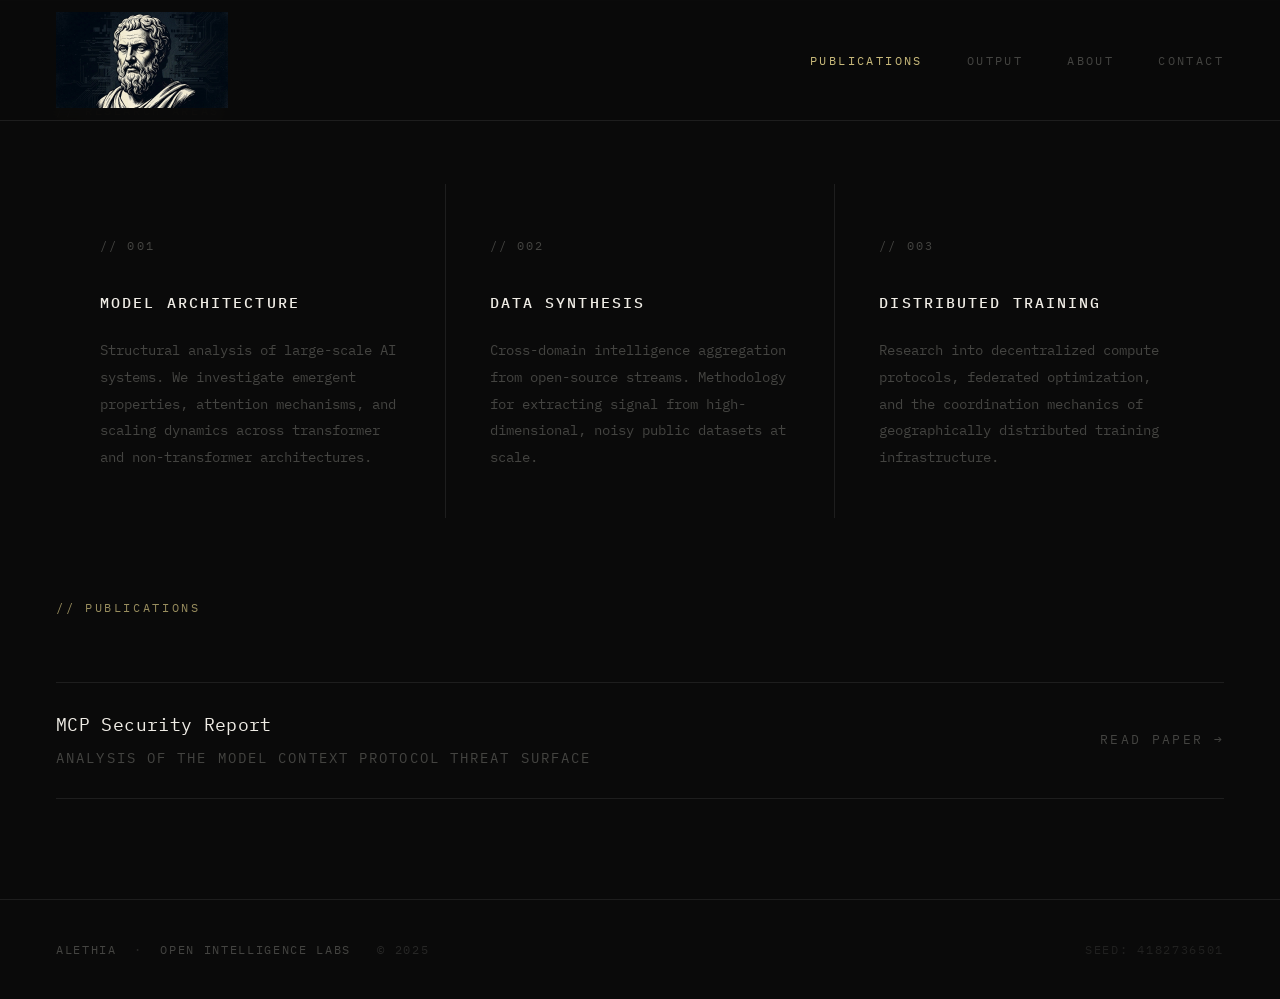
==== publications.html @ 8fb6a382 "feat: add publications page with MCP security report Move research content to standalone publication" ====
<!DOCTYPE html>
<html lang="en">
<head>
    <meta charset="UTF-8">
    <meta name="viewport" content="width=device-width, initial-scale=1.0">
    <title>Publications — Alethia</title>
    <meta name="description" content="Independent open intelligence research. Model architecture · Data synthesis · Distributed training.">
    <link rel="preconnect" href="https://fonts.googleapis.com">
    <link rel="preconnect" href="https://fonts.gstatic.com" crossorigin>
    <link href="https://fonts.googleapis.com/css2?family=IBM+Plex+Mono:ital,wght@0,400;0,500;0,600;1,400&display=swap" rel="stylesheet">
    <style>
        *, *::before, *::after { box-sizing: border-box; margin: 0; padding: 0; }

        :root {
            --void:     #0a0a0a;
            --gold:     #c8b97a;
            --parchment:#f0ede6;
            --surface:  #1e1e1e;
            --muted:    #444441;
            --mono: 'IBM Plex Mono', 'Fira Code', 'JetBrains Mono', monospace;
        }

        html { scroll-behavior: smooth; }

        body {
            background: var(--void);
            color: var(--parchment);
            font-family: var(--mono);
            font-size: 14px;
            font-weight: 400;
            line-height: 1.6;
            -webkit-font-smoothing: antialiased;
            -moz-osx-font-smoothing: grayscale;
        }

        nav {
            position: fixed;
            top: 0; left: 0; right: 0;
            z-index: 100;
            display: flex;
            align-items: center;
            justify-content: space-between;
            padding: 12px 56px;
            background: rgba(10,10,10,0.92);
            border-bottom: 1px solid var(--surface);
            backdrop-filter: blur(8px);
        }

        .nav-brand {
            display: flex;
            align-items: center;
            text-decoration: none;
        }

        .nav-brand img {
            height: 96px;
            width: auto;
            display: block;
        }

        .nav-links {
            display: flex;
            gap: 44px;
            list-style: none;
        }

        .nav-links a {
            font-size: 12px;
            letter-spacing: 0.2em;
            color: var(--muted);
            text-decoration: none;
            text-transform: uppercase;
            transition: color 0.18s;
        }

        .nav-links a:hover { color: var(--parchment); }
        .nav-links a.active { color: var(--gold); }

        .section {
            padding: 100px 56px;
            border-top: 1px solid var(--surface);
        }

        .section-label {
            font-size: 12px;
            letter-spacing: 0.22em;
            color: var(--gold);
            text-transform: uppercase;
            margin-bottom: 64px;
            opacity: 0.75;
        }

        .pillars-grid {
            display: grid;
            grid-template-columns: repeat(3, 1fr);
            background: var(--surface);
            gap: 1px;
        }

        .pillar {
            background: var(--void);
            padding: 52px 44px 48px;
            transition: background 0.18s;
        }

        .pillar:hover { background: #0e0e0e; }

        .pillar-index {
            font-size: 12px;
            letter-spacing: 0.18em;
            color: var(--muted);
            margin-bottom: 36px;
        }

        .pillar-title {
            font-size: 15px;
            font-weight: 500;
            letter-spacing: 0.14em;
            color: var(--parchment);
            text-transform: uppercase;
            margin-bottom: 22px;
        }

        .pillar-desc {
            font-size: 14px;
            color: var(--muted);
            line-height: 1.9;
        }

        footer {
            padding: 40px 56px;
            border-top: 1px solid var(--surface);
            display: flex;
            align-items: center;
            justify-content: space-between;
        }

        .footer-left {
            font-size: 12px;
            letter-spacing: 0.14em;
            color: var(--muted);
        }

        .footer-left span {
            color: rgba(68,68,65,0.5);
        }

        .footer-right {
            font-size: 12px;
            letter-spacing: 0.14em;
            color: rgba(68,68,65,0.4);
        }

        @media (max-width: 900px) {
            nav { padding: 18px 28px; }
            .nav-links { display: none; }
            .section { padding: 72px 28px; }
            .pillars-grid { grid-template-columns: 1fr; }
            footer { padding: 32px 28px; flex-direction: column; gap: 16px; text-align: center; }
        }
    </style>
</head>
<body>

<nav>
    <a href="index.html" class="nav-brand">
        <img src="Logo.jpeg" alt="Alethia — Open Intelligence Labs">
    </a>
    <ul class="nav-links">
        <li><a href="publications.html" class="active">Publications</a></li>
        <li><a href="index.html#output">Output</a></li>
        <li><a href="index.html#about">About</a></li>
        <li><a href="index.html#contact">Contact</a></li>
    </ul>
</nav>

<!-- ── RESEARCH PILLARS ─────────────────────────────────────────────── -->
<section class="section" id="research">
    <div class="section-label">// Research Areas</div>
    <div class="pillars-grid">
        <div class="pillar">
            <div class="pillar-index">// 001</div>
            <div class="pillar-title">Model Architecture</div>
            <p class="pillar-desc">Structural analysis of large-scale AI systems. We investigate emergent properties, attention mechanisms, and scaling dynamics across transformer and non-transformer architectures.</p>
        </div>
        <div class="pillar">
            <div class="pillar-index">// 002</div>
            <div class="pillar-title">Data Synthesis</div>
            <p class="pillar-desc">Cross-domain intelligence aggregation from open-source streams. Methodology for extracting signal from high-dimensional, noisy public datasets at scale.</p>
        </div>
        <div class="pillar">
            <div class="pillar-index">// 003</div>
            <div class="pillar-title">Distributed Training</div>
            <p class="pillar-desc">Research into decentralized compute protocols, federated optimization, and the coordination mechanics of geographically distributed training infrastructure.</p>
        </div>
    </div>

    <!-- ── PUBLICATIONS ─────────────────────────────────────────── -->
    <div style="margin-top:80px">
        <div class="section-label">// Publications</div>
        <div style="border-top:1px solid var(--surface)">
            <a href="papers/aletheia-mcp-security-report.pdf" target="_blank" rel="noopener"
               style="display:flex; align-items:center; justify-content:space-between; padding:28px 0; border-bottom:1px solid var(--surface); text-decoration:none; color:var(--parchment); transition:color 0.18s"
               onmouseenter="this.style.color='var(--gold)'" onmouseleave="this.style.color='var(--parchment)'">
                <div>
                    <div style="font-size:18px; letter-spacing:0.02em; margin-bottom:8px">MCP Security Report</div>
                    <div style="font-size:14px; letter-spacing:0.15em; color:var(--muted); text-transform:uppercase">Analysis of the Model Context Protocol threat surface</div>
                </div>
                <span style="font-size:13px; letter-spacing:0.18em; text-transform:uppercase; color:var(--muted); transition:color 0.18s, transform 0.18s; white-space:nowrap; display:flex; align-items:center; gap:8px"
                      onmouseenter="this.style.color='var(--gold)'; this.style.transform='translateX(4px)'" onmouseleave="this.style.color='var(--muted)'; this.style.transform='translateX(0)'">
                    Read Paper →
                </span>
            </a>
        </div>
    </div>
</section>

<footer>
    <div class="footer-left">
        ALETHIA &nbsp;<span>·</span>&nbsp; OPEN INTELLIGENCE LABS
        &nbsp;&nbsp;<span>© 2025</span>
    </div>
    <div class="footer-right">SEED: 4182736501</div>
</footer>

</body>
</html>
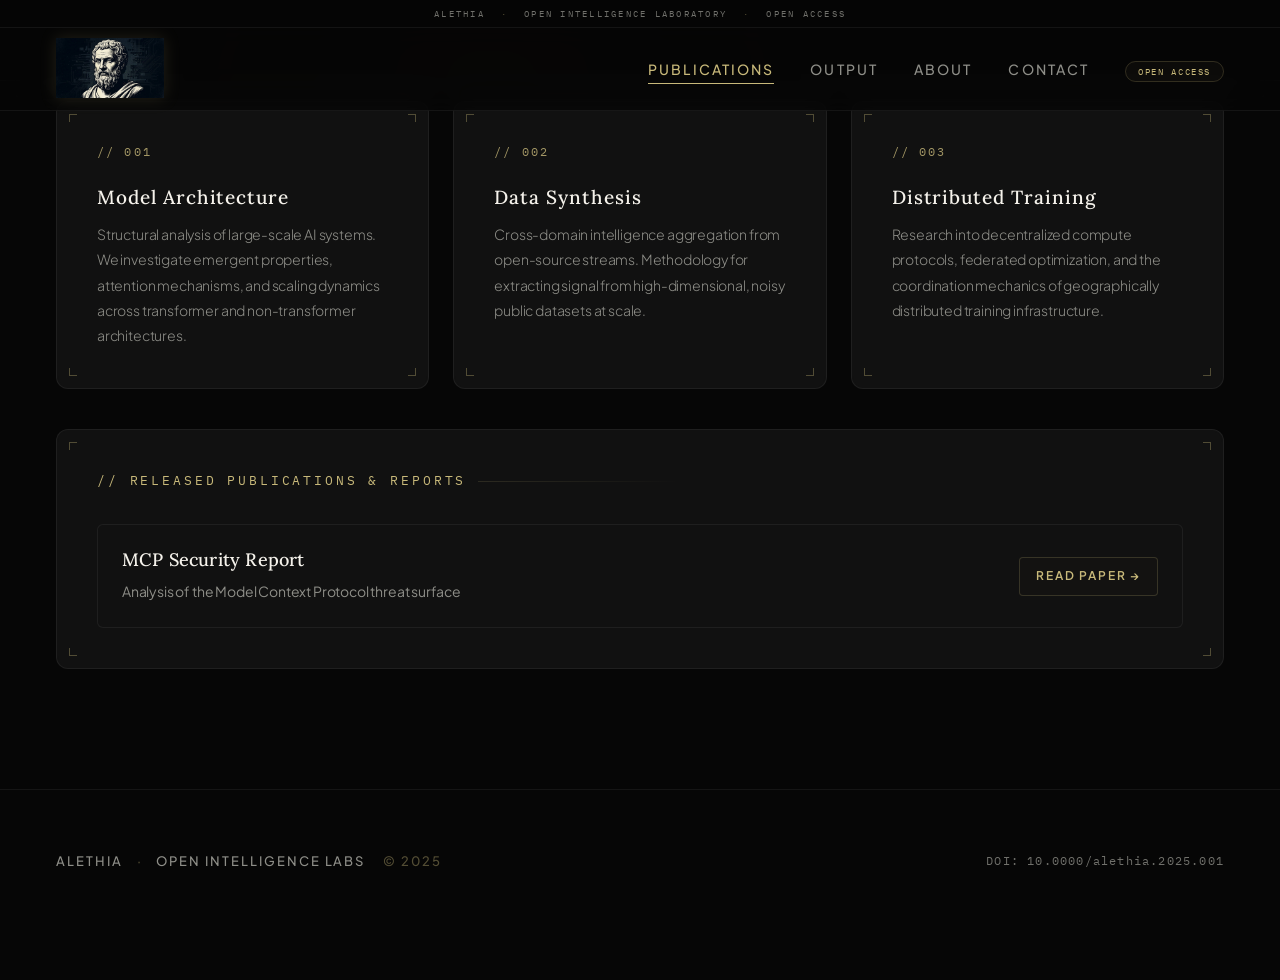
==== commit b78bd6f3: "design: overhaul landing and publication layout with bento grid, alchemical visuals, and enhanced ty" ====
--- a/publications.html
+++ b/publications.html
@@ -5,163 +5,23 @@
     <meta name="viewport" content="width=device-width, initial-scale=1.0">
     <title>Publications — Alethia</title>
     <meta name="description" content="Independent open intelligence research. Model architecture · Data synthesis · Distributed training.">
-    <link rel="preconnect" href="https://fonts.googleapis.com">
-    <link rel="preconnect" href="https://fonts.gstatic.com" crossorigin>
-    <link href="https://fonts.googleapis.com/css2?family=IBM+Plex+Mono:ital,wght@0,400;0,500;0,600;1,400&display=swap" rel="stylesheet">
-    <style>
-        *, *::before, *::after { box-sizing: border-box; margin: 0; padding: 0; }
-
-        :root {
-            --void:     #0a0a0a;
-            --gold:     #c8b97a;
-            --parchment:#f0ede6;
-            --surface:  #1e1e1e;
-            --muted:    #444441;
-            --mono: 'IBM Plex Mono', 'Fira Code', 'JetBrains Mono', monospace;
-        }
-
-        html { scroll-behavior: smooth; }
-
-        body {
-            background: var(--void);
-            color: var(--parchment);
-            font-family: var(--mono);
-            font-size: 14px;
-            font-weight: 400;
-            line-height: 1.6;
-            -webkit-font-smoothing: antialiased;
-            -moz-osx-font-smoothing: grayscale;
-        }
-
-        nav {
-            position: fixed;
-            top: 0; left: 0; right: 0;
-            z-index: 100;
-            display: flex;
-            align-items: center;
-            justify-content: space-between;
-            padding: 12px 56px;
-            background: rgba(10,10,10,0.92);
-            border-bottom: 1px solid var(--surface);
-            backdrop-filter: blur(8px);
-        }
-
-        .nav-brand {
-            display: flex;
-            align-items: center;
-            text-decoration: none;
-        }
-
-        .nav-brand img {
-            height: 96px;
-            width: auto;
-            display: block;
-        }
-
-        .nav-links {
-            display: flex;
-            gap: 44px;
-            list-style: none;
-        }
-
-        .nav-links a {
-            font-size: 12px;
-            letter-spacing: 0.2em;
-            color: var(--muted);
-            text-decoration: none;
-            text-transform: uppercase;
-            transition: color 0.18s;
-        }
-
-        .nav-links a:hover { color: var(--parchment); }
-        .nav-links a.active { color: var(--gold); }
-
-        .section {
-            padding: 100px 56px;
-            border-top: 1px solid var(--surface);
-        }
-
-        .section-label {
-            font-size: 12px;
-            letter-spacing: 0.22em;
-            color: var(--gold);
-            text-transform: uppercase;
-            margin-bottom: 64px;
-            opacity: 0.75;
-        }
-
-        .pillars-grid {
-            display: grid;
-            grid-template-columns: repeat(3, 1fr);
-            background: var(--surface);
-            gap: 1px;
-        }
-
-        .pillar {
-            background: var(--void);
-            padding: 52px 44px 48px;
-            transition: background 0.18s;
-        }
-
-        .pillar:hover { background: #0e0e0e; }
-
-        .pillar-index {
-            font-size: 12px;
-            letter-spacing: 0.18em;
-            color: var(--muted);
-            margin-bottom: 36px;
-        }
-
-        .pillar-title {
-            font-size: 15px;
-            font-weight: 500;
-            letter-spacing: 0.14em;
-            color: var(--parchment);
-            text-transform: uppercase;
-            margin-bottom: 22px;
-        }
-
-        .pillar-desc {
-            font-size: 14px;
-            color: var(--muted);
-            line-height: 1.9;
-        }
-
-        footer {
-            padding: 40px 56px;
-            border-top: 1px solid var(--surface);
-            display: flex;
-            align-items: center;
-            justify-content: space-between;
-        }
-
-        .footer-left {
-            font-size: 12px;
-            letter-spacing: 0.14em;
-            color: var(--muted);
-        }
-
-        .footer-left span {
-            color: rgba(68,68,65,0.5);
-        }
-
-        .footer-right {
-            font-size: 12px;
-            letter-spacing: 0.14em;
-            color: rgba(68,68,65,0.4);
-        }
-
-        @media (max-width: 900px) {
-            nav { padding: 18px 28px; }
-            .nav-links { display: none; }
-            .section { padding: 72px 28px; }
-            .pillars-grid { grid-template-columns: 1fr; }
-            footer { padding: 32px 28px; flex-direction: column; gap: 16px; text-align: center; }
-        }
-    </style>
+    <link rel="stylesheet" href="style.css">
 </head>
 <body>
 
+<!-- ── SITE-WIDE BACKGROUND DUST CANVASES ── -->
+<canvas id="bg-dust" style="position: fixed; inset: 0; pointer-events: none; z-index: -1; width: 100vw; height: 100vh;"></canvas>
+
+<!-- ── AMBIENT BACKGROUND GLOWS ── -->
+<div class="ambient-glow glow-1"></div>
+<div class="ambient-glow glow-2"></div>
+
+<!-- ── MASTHEAD ── -->
+<div class="masthead">
+    Alethia <span>·</span> Open Intelligence Laboratory <span>·</span> Open Access
+</div>
+
+<!-- ── NAV ── -->
 <nav>
     <a href="index.html" class="nav-brand">
         <img src="Logo.jpeg" alt="Alethia — Open Intelligence Labs">
@@ -171,57 +31,190 @@
         <li><a href="index.html#output">Output</a></li>
         <li><a href="index.html#about">About</a></li>
         <li><a href="index.html#contact">Contact</a></li>
+        <li><span class="open-access-badge">Open Access</span></li>
     </ul>
 </nav>
 
-<!-- ── RESEARCH PILLARS ─────────────────────────────────────────────── -->
-<section class="section" id="research">
-    <div class="section-label">// Research Areas</div>
-    <div class="pillars-grid">
-        <div class="pillar">
-            <div class="pillar-index">// 001</div>
-            <div class="pillar-title">Model Architecture</div>
-            <p class="pillar-desc">Structural analysis of large-scale AI systems. We investigate emergent properties, attention mechanisms, and scaling dynamics across transformer and non-transformer architectures.</p>
-        </div>
-        <div class="pillar">
-            <div class="pillar-index">// 002</div>
-            <div class="pillar-title">Data Synthesis</div>
-            <p class="pillar-desc">Cross-domain intelligence aggregation from open-source streams. Methodology for extracting signal from high-dimensional, noisy public datasets at scale.</p>
-        </div>
-        <div class="pillar">
-            <div class="pillar-index">// 003</div>
-            <div class="pillar-title">Distributed Training</div>
-            <p class="pillar-desc">Research into decentralized compute protocols, federated optimization, and the coordination mechanics of geographically distributed training infrastructure.</p>
-        </div>
+<!-- ── BENTO CONTENT CONTAINER ── -->
+<main class="section fade-in" id="research" style="margin-top: 80px; padding-top: 20px;">
+    <div class="bento-grid">
+        
+        <!-- PILLAR 1 (Span 4) -->
+        <div class="bento-card span-4">
+            <div class="tech-corner tl"></div><div class="tech-corner tr"></div>
+            <div class="tech-corner bl"></div><div class="tech-corner br"></div>
+            <div>
+                <div class="pillar-index" style="font-family: var(--font-mono); font-size: 12px; color: var(--gold); margin-bottom: 24px;">// 001</div>
+                <h3 class="pillar-title" style="font-size: 19px; font-weight: 500; margin-bottom: 12px;">Model Architecture</h3>
+                <p class="pillar-desc" style="font-size: 14px; font-weight: 300; color: var(--muted); line-height: 1.8;">Structural analysis of large-scale AI systems. We investigate emergent properties, attention mechanisms, and scaling dynamics across transformer and non-transformer architectures.</p>
+            </div>
+        </div>
+
+        <!-- PILLAR 2 (Span 4) -->
+        <div class="bento-card span-4">
+            <div class="tech-corner tl"></div><div class="tech-corner tr"></div>
+            <div class="tech-corner bl"></div><div class="tech-corner br"></div>
+            <div>
+                <div class="pillar-index" style="font-family: var(--font-mono); font-size: 12px; color: var(--gold); margin-bottom: 24px;">// 002</div>
+                <h3 class="pillar-title" style="font-size: 19px; font-weight: 500; margin-bottom: 12px;">Data Synthesis</h3>
+                <p class="pillar-desc" style="font-size: 14px; font-weight: 300; color: var(--muted); line-height: 1.8;">Cross-domain intelligence aggregation from open-source streams. Methodology for extracting signal from high-dimensional, noisy public datasets at scale.</p>
+            </div>
+        </div>
+
+        <!-- PILLAR 3 (Span 4) -->
+        <div class="bento-card span-4">
+            <div class="tech-corner tl"></div><div class="tech-corner tr"></div>
+            <div class="tech-corner bl"></div><div class="tech-corner br"></div>
+            <div>
+                <div class="pillar-index" style="font-family: var(--font-mono); font-size: 12px; color: var(--gold); margin-bottom: 24px;">// 003</div>
+                <h3 class="pillar-title" style="font-size: 19px; font-weight: 500; margin-bottom: 12px;">Distributed Training</h3>
+                <p class="pillar-desc" style="font-size: 14px; font-weight: 300; color: var(--muted); line-height: 1.8;">Research into decentralized compute protocols, federated optimization, and the coordination mechanics of geographically distributed training infrastructure.</p>
+            </div>
+        </div>
+
+        <!-- PUBLICATIONS LIST (Span 12) -->
+        <div class="bento-card span-12" style="margin-top: 16px;">
+            <div class="tech-corner tl"></div><div class="tech-corner tr"></div>
+            <div class="tech-corner bl"></div><div class="tech-corner br"></div>
+            <div>
+                <div class="section-label" style="margin-bottom: 32px;">// Released Publications & Reports</div>
+                <a href="papers/aletheia-mcp-security-report.pdf" target="_blank" rel="noopener" class="pub-item" style="padding: 24px; border-radius: 6px; margin-bottom: 0;">
+                    <div class="pub-item-info">
+                        <h4 style="font-size: 18px; font-family: var(--font-serif); font-weight: 500; color: var(--parchment);">MCP Security Report</h4>
+                        <p style="font-size: 14px; font-family: var(--font-sans); color: var(--muted); margin-top: 4px;">Analysis of the Model Context Protocol threat surface</p>
+                    </div>
+                    <span class="pub-item-link" style="padding: 8px 16px; font-size: 12px; font-family: var(--font-sans); font-weight: 600;">
+                        Read Paper →
+                    </span>
+                </a>
+            </div>
+        </div>
+
     </div>
-
-    <!-- ── PUBLICATIONS ─────────────────────────────────────────── -->
-    <div style="margin-top:80px">
-        <div class="section-label">// Publications</div>
-        <div style="border-top:1px solid var(--surface)">
-            <a href="papers/aletheia-mcp-security-report.pdf" target="_blank" rel="noopener"
-               style="display:flex; align-items:center; justify-content:space-between; padding:28px 0; border-bottom:1px solid var(--surface); text-decoration:none; color:var(--parchment); transition:color 0.18s"
-               onmouseenter="this.style.color='var(--gold)'" onmouseleave="this.style.color='var(--parchment)'">
-                <div>
-                    <div style="font-size:18px; letter-spacing:0.02em; margin-bottom:8px">MCP Security Report</div>
-                    <div style="font-size:14px; letter-spacing:0.15em; color:var(--muted); text-transform:uppercase">Analysis of the Model Context Protocol threat surface</div>
-                </div>
-                <span style="font-size:13px; letter-spacing:0.18em; text-transform:uppercase; color:var(--muted); transition:color 0.18s, transform 0.18s; white-space:nowrap; display:flex; align-items:center; gap:8px"
-                      onmouseenter="this.style.color='var(--gold)'; this.style.transform='translateX(4px)'" onmouseleave="this.style.color='var(--muted)'; this.style.transform='translateX(0)'">
-                    Read Paper →
-                </span>
-            </a>
-        </div>
-    </div>
-</section>
-
+</main>
+
+<!-- ── FOOTER ── -->
 <footer>
     <div class="footer-left">
         ALETHIA &nbsp;<span>·</span>&nbsp; OPEN INTELLIGENCE LABS
         &nbsp;&nbsp;<span>© 2025</span>
     </div>
-    <div class="footer-right">SEED: 4182736501</div>
+    <div class="footer-right">DOI: 10.0000/alethia.2025.001</div>
 </footer>
 
+<script>
+// ─── SITE-WIDE FULL-SCREEN BACKGROUND DUST ───
+(function(){
+  const canvas = document.getElementById('bg-dust');
+  if (!canvas) return;
+  const ctx = canvas.getContext('2d');
+  let w, h;
+
+  function resize() {
+    w = canvas.width = window.innerWidth;
+    h = canvas.height = window.innerHeight;
+  }
+  window.addEventListener('resize', resize);
+  resize();
+
+  let mouse = { x: null, y: null, active: false };
+  window.addEventListener('mousemove', (e) => {
+    mouse.x = e.clientX;
+    mouse.y = e.clientY;
+    mouse.active = true;
+  });
+  window.addEventListener('mouseleave', () => {
+    mouse.active = false;
+  });
+
+  const particles = Array.from({ length: 45 }, () => {
+    const vx = (Math.random() - 0.5) * 0.15;
+    const vy = (Math.random() - 0.5) * 0.15;
+    return {
+      x: Math.random() * w,
+      y: Math.random() * h,
+      vx: vx, vy: vy,
+      origVx: vx, origVy: vy,
+      r: Math.random() * 0.9 + 0.4,
+      opacity: Math.random() * 0.12 + 0.04
+    };
+  });
+
+  function draw() {
+    ctx.clearRect(0, 0, w, h);
+
+    particles.forEach(p => {
+      p.x += p.vx;
+      p.y += p.vy;
+
+      if (mouse.active) {
+        const dx = p.x - mouse.x;
+        const dy = p.y - mouse.y;
+        const dist = Math.sqrt(dx * dx + dy * dy);
+        if (dist < 120) {
+          const force = (120 - dist) / 120 * 0.6;
+          p.vx += (dx / (dist || 1)) * force;
+          p.vy += (dy / (dist || 1)) * force;
+        }
+      }
+
+      p.vx += (p.origVx - p.vx) * 0.04;
+      p.vy += (p.origVy - p.vy) * 0.04;
+
+      if (p.x < 0) p.x = w;
+      if (p.x > w) p.x = 0;
+      if (p.y < 0) p.y = h;
+      if (p.y > h) p.y = 0;
+
+      ctx.beginPath();
+      ctx.arc(p.x, p.y, p.r, 0, Math.PI * 2);
+      ctx.fillStyle = `rgba(200, 185, 122, ${p.opacity})`;
+      ctx.fill();
+    });
+
+    requestAnimationFrame(draw);
+  }
+  draw();
+})();
+
+
+// ─── MATRIX TEXT SCRAMBLE DECRYPTOR ───
+(function(){
+  const chars = 'ΔΞΩΨΦΓ01█_#%&*+';
+  
+  function scramble(el) {
+    const originalText = el.getAttribute('data-text') || el.innerText;
+    if (!el.getAttribute('data-text')) {
+      el.setAttribute('data-text', originalText);
+    }
+    
+    let frame = 0;
+    const maxFrames = 12;
+    
+    const interval = setInterval(() => {
+      el.innerText = originalText.split('').map((char, index) => {
+        if (char === ' ' || char === '·' || char === '/' || char === ':') return char;
+        if (index < (frame / maxFrames) * originalText.length) {
+          return originalText[index];
+        }
+        return chars[Math.floor(Math.random() * chars.length)];
+      }).join('');
+      
+      frame++;
+      if (frame > maxFrames) {
+        el.innerText = originalText;
+        clearInterval(interval);
+      }
+    }, 35);
+  }
+
+  const selectors = ['.section-label', '.nav-links a', '.pillar-index', '.pillar-title'];
+  
+  document.querySelectorAll(selectors.join(',')).forEach(el => {
+    scramble(el);
+    el.addEventListener('mouseenter', () => scramble(el));
+  });
+})();
+</script>
 </body>
 </html>
--- a/style.css
+++ b/style.css
@@ -0,0 +1,1130 @@
+/* ─── GOOGLE FONTS ─────────────────────────────────────────── */
+@import url('https://fonts.googleapis.com/css2?family=IBM+Plex+Mono:ital,wght@0,400;0,500;0,600;1,400&family=Lora:ital,wght@0,400;0,500;0,600;1,400&family=Plus+Jakarta+Sans:wght@300;400;500;600;700&display=swap');
+
+/* ─── DESIGN TOKENS & VARIABLES ───────────────────────────── */
+:root {
+    --void:           #060606;
+    --gold:           #c8b97a;
+    --gold-rgb:       200, 185, 122;
+    --parchment:      #f5f2eb;
+    --surface:        #111111;
+    --surface-hover:  #161616;
+    --surface-border: rgba(255, 255, 255, 0.06);
+    --muted:          #8e8e88;
+    --dim:            #70706b;
+    --font-serif:     'Lora', Georgia, serif;
+    --font-sans:      'Plus Jakarta Sans', system-ui, -apple-system, sans-serif;
+    --font-mono:      'IBM Plex Mono', 'Fira Code', 'JetBrains Mono', monospace;
+    --transition:     all 0.3s cubic-bezier(0.16, 1, 0.3, 1);
+}
+
+/* ─── BASE RESET ───────────────────────────────────────────── */
+*, *::before, *::after {
+    box-sizing: border-box;
+    margin: 0;
+    padding: 0;
+}
+
+html {
+    scroll-behavior: smooth;
+    background: var(--void);
+}
+
+body {
+    background: var(--void);
+    color: var(--parchment);
+    font-family: var(--font-sans);
+    font-size: 17px;
+    font-weight: 400;
+    line-height: 1.7;
+    letter-spacing: -0.01em;
+    -webkit-font-smoothing: antialiased;
+    -moz-osx-font-smoothing: grayscale;
+    overflow-x: hidden;
+    position: relative;
+    min-height: 100vh;
+}
+
+/* ─── AMBIENT GLOW SYSTEM ─────────────────────────────────── */
+.ambient-glow {
+    position: fixed;
+    border-radius: 50%;
+    filter: blur(140px);
+    opacity: 0.15;
+    pointer-events: none;
+    z-index: -1;
+}
+
+.glow-1 {
+    width: 600px;
+    height: 600px;
+    background: radial-gradient(circle, rgba(var(--gold-rgb), 0.22) 0%, transparent 70%);
+    top: -200px;
+    left: 15%;
+    animation: floatGlow1 30s ease-in-out infinite alternate;
+}
+
+.glow-2 {
+    width: 500px;
+    height: 500px;
+    background: radial-gradient(circle, rgba(var(--gold-rgb), 0.12) 0%, transparent 70%);
+    bottom: -150px;
+    right: 10%;
+    animation: floatGlow2 25s ease-in-out infinite alternate;
+}
+
+@keyframes floatGlow1 {
+    0% { transform: translate(0, 0) scale(1); }
+    50% { transform: translate(80px, 60px) scale(1.1); }
+    100% { transform: translate(-40px, 120px) scale(0.95); }
+}
+
+@keyframes floatGlow2 {
+    0% { transform: translate(0, 0) scale(1); }
+    50% { transform: translate(-60px, -40px) scale(0.9); }
+    100% { transform: translate(40px, -90px) scale(1.05); }
+}
+
+/* ─── TYPOGRAPHY UTLITIES ───────────────────────────────────── */
+h1, h2, h3, h4, h5, h6 {
+    font-family: var(--font-serif);
+    color: var(--parchment);
+    font-weight: 500;
+    line-height: 1.25;
+}
+
+.mono-label {
+    font-family: var(--font-mono);
+    font-size: 13px;
+    letter-spacing: 0.22em;
+    color: var(--gold);
+    text-transform: uppercase;
+}
+
+/* ─── MASTHEAD & NAVIGATION ────────────────────────────────── */
+.masthead {
+    position: fixed;
+    top: 0; left: 0; right: 0;
+    z-index: 101;
+    display: flex;
+    align-items: center;
+    justify-content: center;
+    gap: 16px;
+    padding: 6px 56px;
+    background: rgba(6, 6, 6, 0.9);
+    border-bottom: 1px solid var(--surface-border);
+    font-family: var(--font-mono);
+    font-size: 9px;
+    letter-spacing: 0.25em;
+    text-transform: uppercase;
+    color: var(--dim);
+    backdrop-filter: blur(8px);
+}
+
+.masthead span { color: rgba(var(--gold-rgb), 0.4); }
+
+nav {
+    position: fixed;
+    top: 26px; left: 0; right: 0;
+    z-index: 100;
+    display: flex;
+    align-items: center;
+    justify-content: space-between;
+    padding: 12px 56px;
+    background: rgba(6, 6, 6, 0.7);
+    border-bottom: 1px solid var(--surface-border);
+    backdrop-filter: blur(12px) saturate(180%);
+    transition: var(--transition);
+}
+
+.nav-brand {
+    display: flex;
+    align-items: center;
+    text-decoration: none;
+    transition: transform 0.2s;
+}
+
+.nav-brand:hover {
+    transform: scale(1.02);
+}
+
+.nav-brand img {
+    height: 60px;
+    width: auto;
+    display: block;
+    filter: drop-shadow(0 0 8px rgba(var(--gold-rgb), 0.15));
+}
+
+.nav-links {
+    display: flex;
+    gap: 36px;
+    list-style: none;
+    align-items: center;
+}
+
+.nav-links a {
+    font-family: var(--font-sans);
+    font-size: 14px;
+    font-weight: 500;
+    letter-spacing: 0.15em;
+    color: var(--muted);
+    text-decoration: none;
+    text-transform: uppercase;
+    position: relative;
+    padding: 6px 0;
+    transition: color 0.25s;
+}
+
+.nav-links a::after {
+    content: '';
+    position: absolute;
+    bottom: 0;
+    left: 0;
+    width: 100%;
+    height: 1px;
+    background: var(--gold);
+    transform: scaleX(0);
+    transform-origin: right;
+    transition: transform 0.3s cubic-bezier(0.16, 1, 0.3, 1);
+}
+
+.nav-links a:hover {
+    color: var(--parchment);
+}
+
+.nav-links a:hover::after {
+    transform: scaleX(1);
+    transform-origin: left;
+}
+
+.nav-links a.active {
+    color: var(--gold);
+}
+
+.nav-links a.active::after {
+    transform: scaleX(1);
+    background: var(--gold);
+}
+
+.open-access-badge {
+    font-family: var(--font-mono);
+    font-size: 9px;
+    letter-spacing: 0.18em;
+    padding: 4px 12px;
+    border: 1px solid rgba(var(--gold-rgb), 0.2);
+    border-radius: 20px;
+    color: var(--gold);
+    background: rgba(var(--gold-rgb), 0.03);
+    text-transform: uppercase;
+}
+
+/* ─── HERO SECTION ────────────────────────────────────────── */
+.hero {
+    min-height: 100vh;
+    padding: 200px 56px 120px;
+    display: flex;
+    flex-direction: column;
+    justify-content: center;
+    position: relative;
+    overflow: hidden;
+}
+
+.hero-meta {
+    font-family: var(--font-mono);
+    font-size: 14px;
+    letter-spacing: 0.3em;
+    color: var(--gold);
+    text-transform: uppercase;
+    margin-bottom: 32px;
+}
+
+.hero-title {
+    font-family: var(--font-serif);
+    font-size: clamp(56px, 10vw, 120px);
+    font-weight: 500;
+    letter-spacing: -0.01em;
+    line-height: 0.9;
+    color: transparent;
+    background: linear-gradient(
+        120deg,
+        var(--parchment) 30%,
+        var(--gold) 45%,
+        var(--parchment) 60%
+    );
+    background-size: 200% auto;
+    background-clip: text;
+    -webkit-background-clip: text;
+    -webkit-text-fill-color: transparent;
+    margin-bottom: 36px;
+    position: relative;
+    z-index: 1;
+    animation: shineText 7s linear infinite;
+}
+
+@keyframes shineText {
+    0%   { background-position: 200% center; }
+    100% { background-position: -200% center; }
+}
+
+.cursor {
+    display: inline-block;
+    width: 0.055em;
+    height: 0.8em;
+    background: var(--gold);
+    margin-left: 8px;
+    vertical-align: middle;
+    position: relative;
+    top: -0.05em;
+    animation: blink 1.1s step-end infinite;
+    box-shadow: 0 0 8px rgba(var(--gold-rgb), 0.6);
+}
+
+@keyframes blink {
+    0%, 100% { opacity: 1; }
+    50%       { opacity: 0; }
+}
+
+.hero-heading {
+    font-family: var(--font-serif);
+    font-size: clamp(22px, 3.5vw, 36px);
+    font-weight: 400;
+    color: var(--parchment);
+    letter-spacing: 0.01em;
+    margin-bottom: 16px;
+    position: relative;
+    z-index: 1;
+}
+
+.hero-body {
+    font-family: var(--font-sans);
+    font-size: 17px;
+    font-weight: 500;
+    color: var(--muted);
+    letter-spacing: 0.2em;
+    text-transform: uppercase;
+    margin-bottom: 56px;
+    position: relative;
+    z-index: 1;
+}
+
+.hero-rule {
+    width: 480px;
+    max-width: 100%;
+    height: 1px;
+    background: rgba(255,255,255,0.06);
+    margin-bottom: 48px;
+    position: relative;
+    overflow: hidden;
+}
+
+.hero-rule::after {
+    content: '';
+    position: absolute;
+    left: 0; top: 0;
+    height: 1px;
+    width: 100%;
+    background: linear-gradient(90deg, transparent, var(--gold), transparent);
+    animation: ruleSweep 3s ease-in-out infinite;
+}
+
+@keyframes ruleSweep {
+    0%   { transform: translateX(-100%); }
+    100% { transform: translateX(100%); }
+}
+
+.hero-cta {
+    display: inline-flex;
+    align-items: center;
+    gap: 16px;
+    font-family: var(--font-sans);
+    font-size: 13px;
+    font-weight: 600;
+    letter-spacing: 0.18em;
+    text-transform: uppercase;
+    color: var(--gold);
+    text-decoration: none;
+    border: 1px solid rgba(var(--gold-rgb), 0.4);
+    background: rgba(var(--gold-rgb), 0.02);
+    padding: 16px 36px;
+    border-radius: 4px;
+    position: relative;
+    z-index: 1;
+    width: fit-content;
+    box-shadow: 0 4px 20px rgba(0, 0, 0, 0.2);
+    transition: var(--transition);
+}
+
+.hero-cta:hover {
+    background: var(--gold);
+    color: var(--void);
+    border-color: var(--gold);
+    box-shadow: 0 0 24px rgba(var(--gold-rgb), 0.25);
+    transform: translateY(-2px);
+}
+
+.hero-cta-arrow {
+    transition: transform 0.2s cubic-bezier(0.16, 1, 0.3, 1);
+}
+
+.hero-cta:hover .hero-cta-arrow {
+    transform: translateX(6px);
+}
+
+/* ─── SECTION STYLING ──────────────────────────────────────── */
+.section {
+    padding: 120px 56px;
+    border-top: 1px solid var(--surface-border);
+    position: relative;
+}
+
+.section-label {
+    font-family: var(--font-mono);
+    font-size: 13px;
+    letter-spacing: 0.22em;
+    color: var(--gold);
+    text-transform: uppercase;
+    margin-bottom: 60px;
+    display: flex;
+    align-items: center;
+    gap: 12px;
+}
+
+.section-label::after {
+    content: '';
+    height: 1px;
+    flex-grow: 1;
+    background: linear-gradient(90deg, rgba(var(--gold-rgb), 0.15), transparent);
+    max-width: 200px;
+}
+
+/* ─── ABOUT SECTION ────────────────────────────────────────── */
+.about-grid {
+    display: grid;
+    grid-template-columns: 240px 1fr;
+    gap: 80px;
+    align-items: start;
+}
+
+.about-label-col {
+    font-family: var(--font-mono);
+    font-size: 13px;
+    letter-spacing: 0.22em;
+    color: var(--gold);
+    text-transform: uppercase;
+    padding-top: 4px;
+}
+
+.about-text p {
+    font-family: var(--font-sans);
+    font-size: 20px;
+    font-weight: 300;
+    line-height: 1.9;
+    color: rgba(255, 255, 255, 0.9);
+}
+
+.about-text p strong {
+    font-weight: 600;
+    color: var(--parchment);
+}
+
+.about-text p + p { margin-top: 28px; }
+
+.about-callout {
+    margin-top: 56px;
+    padding: 32px 36px;
+    border-left: 2px solid var(--gold);
+    border-radius: 0 8px 8px 0;
+    background: linear-gradient(90deg, rgba(var(--gold-rgb), 0.05) 0%, transparent 100%);
+    position: relative;
+    overflow: hidden;
+}
+
+.about-callout::before {
+    content: '"';
+    position: absolute;
+    top: -10px;
+    right: 20px;
+    font-size: 120px;
+    font-family: var(--font-serif);
+    color: rgba(var(--gold-rgb), 0.04);
+    line-height: 1;
+    pointer-events: none;
+}
+
+.about-callout p {
+    font-family: var(--font-serif);
+    font-size: 17px;
+    font-style: italic;
+    color: var(--gold);
+    line-height: 1.8;
+}
+
+/* ─── BENTO GRID SYSTEM ────────────────────────────────────── */
+.bento-grid {
+    display: grid;
+    grid-template-columns: repeat(12, 1fr);
+    gap: 24px;
+    width: 100%;
+}
+
+.bento-card {
+    grid-column: span 12;
+    background: var(--surface);
+    border: 1px solid var(--surface-border);
+    border-radius: 12px;
+    padding: 40px;
+    display: flex;
+    flex-direction: column;
+    justify-content: space-between;
+    position: relative;
+    overflow: hidden;
+    transition: var(--transition);
+    z-index: 1;
+}
+
+.bento-card > * {
+    position: relative;
+    z-index: 2;
+}
+
+.bento-card:hover {
+    border-color: rgba(var(--gold-rgb), 0.25);
+    transform: translateY(-4px);
+    box-shadow: 0 16px 36px rgba(0, 0, 0, 0.5), 0 0 24px rgba(var(--gold-rgb), 0.03);
+}
+
+/* Border Beam rotating light trace */
+.bento-card::before {
+    content: '';
+    position: absolute;
+    top: 50%;
+    left: 50%;
+    width: 150%;
+    height: 150%;
+    background: conic-gradient(
+        from 0deg,
+        transparent 40%,
+        rgba(var(--gold-rgb), 0.35) 48%,
+        var(--gold) 50%,
+        rgba(var(--gold-rgb), 0.35) 52%,
+        transparent 60%
+    );
+    transform: translate(-50%, -50%) rotate(0deg);
+    z-index: 0;
+    opacity: 0;
+    transition: opacity 0.5s ease;
+    pointer-events: none;
+}
+
+.bento-card:hover::before {
+    opacity: 1;
+    animation: rotateBeam 4s linear infinite;
+}
+
+/* Inside card background mask to preserve the border only */
+.bento-card::after {
+    content: '';
+    position: absolute;
+    inset: 1px;
+    background: var(--surface);
+    border-radius: 11px;
+    z-index: 1;
+    transition: background 0.3s;
+    pointer-events: none;
+}
+
+.bento-card:hover::after {
+    background: var(--surface-hover);
+}
+
+@keyframes rotateBeam {
+    100% {
+        transform: translate(-50%, -50%) rotate(360deg);
+    }
+}
+
+/* ─── TAG PILL STYLES ──────────────────────────────────────── */
+.tag-pill {
+    font-family: var(--font-mono);
+    font-size: 11px;
+    font-weight: 500;
+    letter-spacing: 0.08em;
+    color: var(--parchment);
+    padding: 6px 12px;
+    background: rgba(255, 255, 255, 0.02);
+    border: 1px solid var(--surface-border);
+    border-radius: 4px;
+    text-transform: uppercase;
+    display: inline-flex;
+    align-items: center;
+    transition: var(--transition);
+}
+
+.tag-pill:hover {
+    background: rgba(var(--gold-rgb), 0.05);
+    border-color: rgba(var(--gold-rgb), 0.4);
+    color: var(--gold);
+    box-shadow: 0 0 12px rgba(var(--gold-rgb), 0.08);
+    transform: translateY(-1px);
+}
+
+.span-3 { grid-column: span 3; }
+.span-4 { grid-column: span 4; }
+.span-5 { grid-column: span 5; }
+.span-6 { grid-column: span 6; }
+.span-7 { grid-column: span 7; }
+.span-8 { grid-column: span 8; }
+.span-9 { grid-column: span 9; }
+
+@media (max-width: 1024px) {
+    .span-3, .span-4, .span-5, .span-6, .span-7, .span-8, .span-9 {
+        grid-column: span 6;
+    }
+}
+
+@media (max-width: 768px) {
+    .span-3, .span-4, .span-5, .span-6, .span-7, .span-8, .span-9 {
+        grid-column: span 12;
+    }
+    .bento-grid {
+        gap: 16px;
+    }
+    .bento-card {
+        padding: 28px;
+    }
+}
+
+/* ─── PILLARS GRID ─────────────────────────────────────────── */
+.pillars-grid {
+    display: grid;
+    grid-template-columns: repeat(3, 1fr);
+    gap: 24px;
+    margin-top: 10px;
+}
+
+.pillar {
+    position: relative;
+    background: var(--surface);
+    border: 1px solid var(--surface-border);
+    border-radius: 8px;
+    padding: 48px 36px;
+    overflow: hidden;
+    transition: var(--transition);
+}
+
+.pillar:hover {
+    background: var(--surface-hover);
+    border-color: rgba(var(--gold-rgb), 0.25);
+    transform: translateY(-4px);
+    box-shadow: 0 12px 32px rgba(0, 0, 0, 0.4), 0 0 24px rgba(var(--gold-rgb), 0.03);
+}
+
+.pillar::after {
+    content: '';
+    position: absolute;
+    bottom: 0; left: 0; right: 0;
+    height: 2px;
+    background: linear-gradient(90deg, transparent, var(--gold), transparent);
+    transform: scaleX(0);
+    transition: transform 0.4s cubic-bezier(0.16, 1, 0.3, 1);
+}
+
+.pillar:hover::after {
+    transform: scaleX(1);
+}
+
+.pillar-index {
+    font-family: var(--font-mono);
+    font-size: 12px;
+    letter-spacing: 0.18em;
+    color: var(--gold);
+    margin-bottom: 32px;
+    opacity: 0.8;
+}
+
+.pillar-title {
+    font-family: var(--font-serif);
+    font-size: 20px;
+    font-weight: 500;
+    letter-spacing: 0.05em;
+    color: var(--parchment);
+    text-transform: capitalize;
+    margin-bottom: 18px;
+}
+
+.pillar-desc {
+    font-family: var(--font-sans);
+    font-size: 16px;
+    font-weight: 300;
+    color: var(--muted);
+    line-height: 1.8;
+}
+
+/* ─── PUBLICATIONS SECTION ──────────────────────────────────── */
+.pub-section {
+    border-top: 1px solid var(--surface-border);
+}
+
+.output-pending {
+    padding: 24px 0;
+}
+
+.output-status {
+    font-family: var(--font-mono);
+    font-size: 13px;
+    letter-spacing: 0.2em;
+    color: var(--muted);
+    text-transform: uppercase;
+    margin-bottom: 36px;
+    display: flex;
+    align-items: center;
+}
+
+.output-status-dot {
+    display: inline-block;
+    width: 8px;
+    height: 8px;
+    background: var(--gold);
+    border-radius: 50%;
+    margin-right: 14px;
+    box-shadow: 0 0 10px rgba(var(--gold-rgb), 0.8);
+    animation: pulse 2s ease-in-out infinite;
+}
+
+@keyframes pulse {
+    0%, 100% { transform: scale(1); opacity: 1; box-shadow: 0 0 6px rgba(var(--gold-rgb), 0.6); }
+    50%       { transform: scale(1.3); opacity: 0.4; box-shadow: 0 0 12px rgba(var(--gold-rgb), 0.9); }
+}
+
+.pub-item {
+    display: flex;
+    align-items: center;
+    justify-content: space-between;
+    padding: 32px 24px;
+    background: var(--surface);
+    border: 1px solid var(--surface-border);
+    border-radius: 8px;
+    margin-bottom: 16px;
+    gap: 32px;
+    text-decoration: none;
+    color: inherit;
+    transition: var(--transition);
+}
+
+.pub-item:hover {
+    background: var(--surface-hover);
+    border-color: rgba(var(--gold-rgb), 0.25);
+    transform: translateX(4px);
+    box-shadow: 0 4px 20px rgba(0, 0, 0, 0.3);
+}
+
+.pub-item-info h4 {
+    font-family: var(--font-serif);
+    font-size: 19px;
+    font-weight: 500;
+    letter-spacing: 0.01em;
+    color: var(--parchment);
+    margin-bottom: 8px;
+    transition: color 0.2s;
+}
+
+.pub-item:hover .pub-item-info h4 {
+    color: var(--gold);
+}
+
+.pub-item-info p {
+    font-family: var(--font-sans);
+    font-size: 15px;
+    color: var(--muted);
+}
+
+.pub-item-link {
+    font-family: var(--font-sans);
+    font-size: 13px;
+    font-weight: 600;
+    letter-spacing: 0.15em;
+    text-transform: uppercase;
+    color: var(--gold);
+    white-space: nowrap;
+    display: flex;
+    align-items: center;
+    gap: 8px;
+    transition: var(--transition);
+    border: 1px solid rgba(var(--gold-rgb), 0.2);
+    padding: 10px 20px;
+    border-radius: 4px;
+    background: rgba(var(--gold-rgb), 0.01);
+}
+
+.pub-item:hover .pub-item-link {
+    background: var(--gold);
+    color: var(--void);
+    border-color: var(--gold);
+}
+
+.pub-status-badge {
+    font-family: var(--font-mono);
+    font-size: 11px;
+    font-weight: 500;
+    letter-spacing: 0.1em;
+    color: var(--muted);
+    white-space: nowrap;
+    display: inline-flex;
+    align-items: center;
+    border: 1px solid var(--surface-border);
+    padding: 8px 16px;
+    border-radius: 4px;
+    background: rgba(255, 255, 255, 0.02);
+}
+
+/* ─── CONTACT GRID ─────────────────────────────────────────── */
+.contact-grid {
+    display: grid;
+    grid-template-columns: 1.2fr 1fr;
+    gap: 80px;
+    align-items: start;
+}
+
+.contact-intro {
+    font-family: var(--font-sans);
+    font-size: 17px;
+    font-weight: 300;
+    color: rgba(255, 255, 255, 0.8);
+    line-height: 1.9;
+}
+
+.contact-links {
+    display: flex;
+    flex-direction: column;
+    gap: 12px;
+}
+
+.contact-link {
+    display: flex;
+    align-items: center;
+    justify-content: space-between;
+    padding: 22px 24px;
+    background: var(--surface);
+    border: 1px solid var(--surface-border);
+    border-radius: 8px;
+    text-decoration: none;
+    color: var(--parchment);
+    font-family: var(--font-sans);
+    font-size: 16px;
+    font-weight: 500;
+    letter-spacing: 0.05em;
+    transition: var(--transition);
+}
+
+.contact-link:hover {
+    background: var(--surface-hover);
+    border-color: rgba(var(--gold-rgb), 0.25);
+    color: var(--gold);
+    transform: translateX(4px);
+    box-shadow: 0 4px 16px rgba(0, 0, 0, 0.3);
+}
+
+.contact-link-arrow {
+    font-size: 12px;
+    color: var(--muted);
+    transition: var(--transition);
+}
+
+.contact-link:hover .contact-link-arrow {
+    color: var(--gold);
+    transform: translateX(4px);
+}
+
+/* ─── FOOTER ───────────────────────────────────────────────── */
+footer {
+    padding: 60px 56px;
+    border-top: 1px solid var(--surface-border);
+    display: flex;
+    align-items: center;
+    justify-content: space-between;
+    background: rgba(6, 6, 6, 0.5);
+}
+
+.footer-left {
+    font-family: var(--font-sans);
+    font-size: 13px;
+    font-weight: 500;
+    letter-spacing: 0.15em;
+    color: var(--muted);
+    text-transform: uppercase;
+}
+
+.footer-left span {
+    color: rgba(var(--gold-rgb), 0.4);
+    margin: 0 6px;
+}
+
+.footer-right {
+    font-family: var(--font-mono);
+    font-size: 12px;
+    letter-spacing: 0.1em;
+    color: var(--dim);
+}
+
+/* ─── SCROLL REVEALS & ANIMATIONS ───────────────────────────── */
+.fade-in {
+    opacity: 0;
+    transform: translateY(20px);
+    animation: fadeUp 1s cubic-bezier(0.16, 1, 0.3, 1) forwards;
+}
+
+@keyframes fadeUp {
+    to { opacity: 1; transform: translateY(0); }
+}
+
+.hero-meta    { animation-delay: 0.15s; }
+.hero-title   { animation-delay: 0.3s; }
+.hero-heading { animation-delay: 0.42s; }
+.hero-body    { animation-delay: 0.5s; }
+.hero-rule    { animation-delay: 0.58s; }
+.hero-cta     { animation-delay: 0.68s; }
+
+.reveal {
+    opacity: 0;
+    transform: translateY(30px);
+    transition: opacity 1s cubic-bezier(0.16, 1, 0.3, 1), transform 1s cubic-bezier(0.16, 1, 0.3, 1);
+}
+
+.reveal.visible {
+    opacity: 1;
+    transform: translateY(0);
+}
+
+/* ─── RESPONSIVE STYLING ────────────────────────────────────── */
+@media (max-width: 1024px) {
+    .pillars-grid {
+        grid-template-columns: repeat(2, 1fr);
+    }
+}
+
+@media (max-width: 900px) {
+    .masthead {
+        padding: 4px 24px;
+        font-size: 8px;
+        gap: 8px;
+    }
+    
+    nav {
+        top: 24px;
+        padding: 12px 24px;
+    }
+    
+    .nav-brand img {
+        height: 48px;
+    }
+    
+    .nav-links {
+        gap: 20px;
+    }
+    
+    .nav-links a {
+        font-size: 11px;
+        letter-spacing: 0.1em;
+    }
+    
+    .open-access-badge {
+        display: none;
+    }
+    
+    .hero {
+        padding: 160px 24px 80px;
+    }
+    
+    .section {
+        padding: 80px 24px;
+    }
+    
+    .about-grid {
+        grid-template-columns: 1fr;
+        gap: 32px;
+    }
+    
+    .pillars-grid {
+        grid-template-columns: 1fr;
+        gap: 20px;
+    }
+    
+    .contact-grid {
+        grid-template-columns: 1fr;
+        gap: 48px;
+    }
+    
+    .pub-item {
+        flex-direction: column;
+        align-items: flex-start;
+        padding: 24px;
+        gap: 20px;
+    }
+    
+    .pub-item-link {
+        width: 100%;
+        justify-content: center;
+    }
+    
+    footer {
+        padding: 40px 24px;
+        flex-direction: column;
+        gap: 20px;
+        text-align: center;
+    }
+}
+
+/* ─── INTERACTIVE LOSS GRAPH ──────────────────────────────── */
+.loss-graph-container {
+    position: relative;
+    width: 100%;
+    height: 180px;
+    margin-top: 24px;
+    border-radius: 6px;
+    background: rgba(0, 0, 0, 0.2);
+    border: 1px solid var(--surface-border);
+    overflow: hidden;
+    cursor: crosshair;
+}
+
+.loss-graph-canvas {
+    position: absolute;
+    inset: 0;
+    width: 100%;
+    height: 100%;
+    z-index: 1;
+}
+
+.loss-graph-overlay {
+    position: absolute;
+    top: 15px;
+    right: 15px;
+    font-family: var(--font-mono);
+    font-size: 10px;
+    color: var(--gold);
+    background: rgba(17, 17, 17, 0.85);
+    border: 1px solid var(--surface-border);
+    padding: 6px 12px;
+    border-radius: 4px;
+    z-index: 2;
+    pointer-events: none;
+    display: flex;
+    flex-direction: column;
+    gap: 2px;
+    box-shadow: 0 4px 12px rgba(0,0,0,0.5);
+}
+
+/* ─── TECH CORNER BRACKETS ────────────────────────────────── */
+.tech-corner {
+    position: absolute;
+    width: 8px;
+    height: 8px;
+    border-color: rgba(var(--gold-rgb), 0.35);
+    border-style: solid;
+    z-index: 10;
+    pointer-events: none;
+    transition: var(--transition);
+}
+
+.bento-card:hover .tech-corner {
+    border-color: var(--gold);
+    box-shadow: 0 0 4px rgba(var(--gold-rgb), 0.25);
+}
+
+.tech-corner.tl { top: 12px; left: 12px; border-width: 1px 0 0 1px; }
+.tech-corner.tr { top: 12px; right: 12px; border-width: 1px 1px 0 0; }
+.tech-corner.bl { bottom: 12px; left: 12px; border-width: 0 0 1px 1px; }
+.tech-corner.br { bottom: 12px; right: 12px; border-width: 0 1px 1px 0; }
+
+/* ─── INTERACTIVE RETRO TERMINAL ───────────────────────────── */
+.terminal-body {
+    font-family: var(--font-mono);
+    font-size: 13px;
+    color: #4ade80;
+    background: rgba(0, 0, 0, 0.7);
+    border: 1px solid rgba(74, 222, 128, 0.2);
+    border-radius: 6px;
+    padding: 16px 20px;
+    height: 230px;
+    display: flex;
+    flex-direction: column;
+    position: relative;
+    margin-top: 16px;
+    box-shadow: inset 0 0 20px rgba(0, 0, 0, 0.8);
+    z-index: 2;
+}
+
+.terminal-history {
+    flex-grow: 1;
+    overflow-y: auto;
+    margin-bottom: 12px;
+    display: flex;
+    flex-direction: column;
+    gap: 6px;
+    scrollbar-width: thin;
+    scrollbar-color: rgba(74, 222, 128, 0.2) transparent;
+}
+
+.terminal-history::-webkit-scrollbar {
+    width: 4px;
+}
+.terminal-history::-webkit-scrollbar-thumb {
+    background: rgba(74, 222, 128, 0.2);
+    border-radius: 2px;
+}
+
+.terminal-line {
+    line-height: 1.5;
+    white-space: pre-wrap;
+    word-break: break-all;
+}
+
+.terminal-input-row {
+    display: flex;
+    align-items: center;
+    padding-top: 8px;
+    border-top: 1px solid rgba(74, 222, 128, 0.15);
+}
+
+.terminal-prompt {
+    color: #4ade80;
+    margin-right: 8px;
+    font-weight: bold;
+    user-select: none;
+}
+
+#terminal-input {
+    background: transparent;
+    border: none;
+    outline: none;
+    color: #4ade80;
+    font-family: var(--font-mono);
+    font-size: 13px;
+    width: 100%;
+    caret-color: #4ade80;
+}
+
+.text-green { color: #4ade80; }
+.text-dim { color: var(--dim); }
+.text-gold { color: var(--gold); }
+.text-red { color: #ef4444; }
+.text-white { color: var(--parchment); }
+
+/* ─── VECTOR EMBEDDING PROJECTION SPACE ─────────────────────── */
+.vector-container {
+    position: relative;
+    width: 100%;
+    height: 120px;
+    margin-top: 24px;
+    border-radius: 6px;
+    background: rgba(0, 0, 0, 0.25);
+    border: 1px solid var(--surface-border);
+    overflow: hidden;
+}
+
+.vector-canvas {
+    position: absolute;
+    inset: 0;
+    width: 100%;
+    height: 100%;
+}
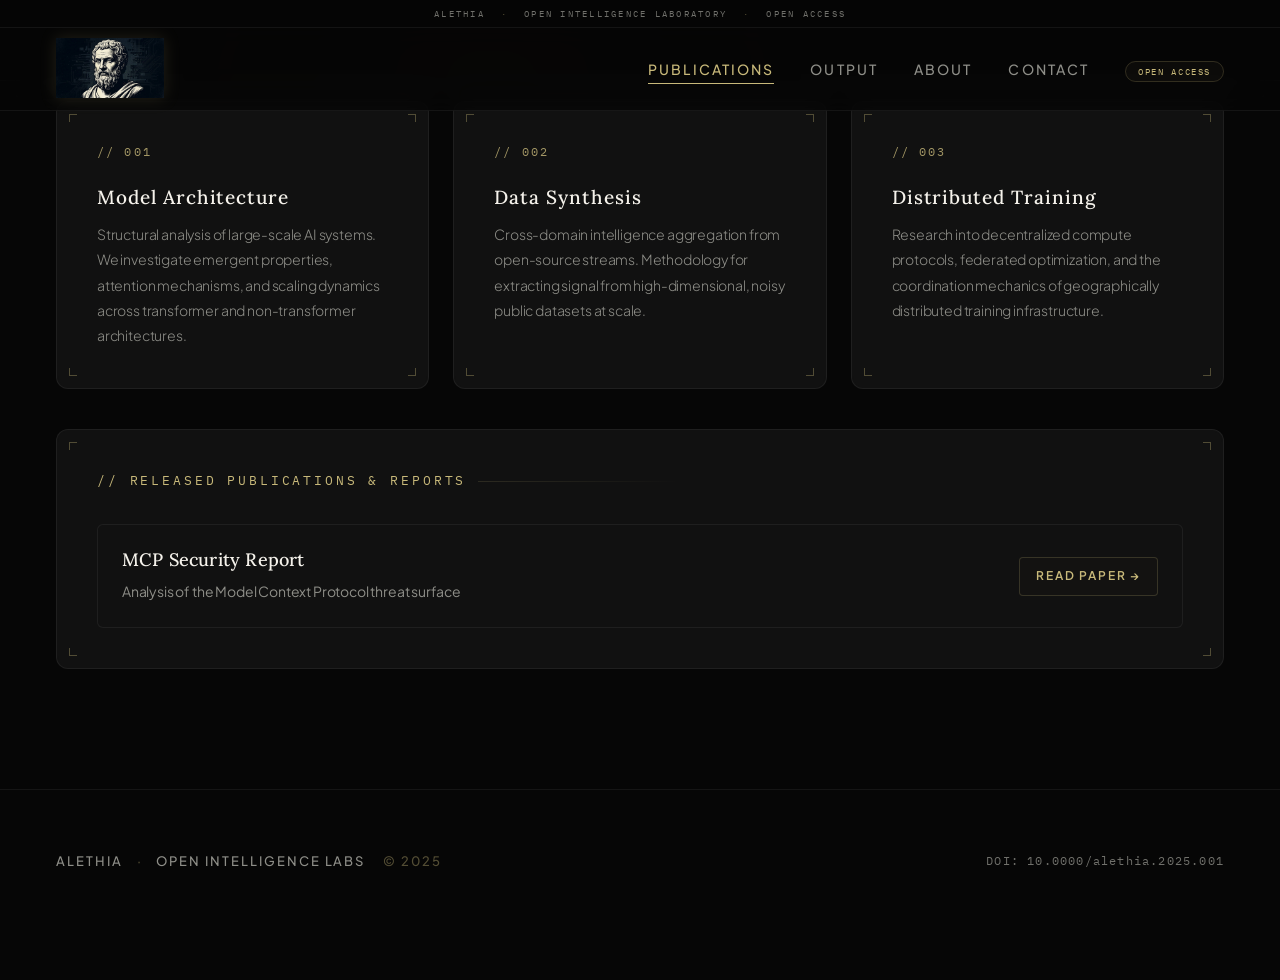
==== commit d3f231de: "chore: rename MCP security report to Alethia-MCP-Security-Report.pdf and update links" ====
--- a/publications.html
+++ b/publications.html
@@ -78,7 +78,7 @@
             <div class="tech-corner bl"></div><div class="tech-corner br"></div>
             <div>
                 <div class="section-label" style="margin-bottom: 32px;">// Released Publications & Reports</div>
-                <a href="papers/aletheia-mcp-security-report.pdf" target="_blank" rel="noopener" class="pub-item" style="padding: 24px; border-radius: 6px; margin-bottom: 0;">
+                <a href="papers/Alethia-MCP-Security-Report.pdf" target="_blank" rel="noopener" class="pub-item" style="padding: 24px; border-radius: 6px; margin-bottom: 0;">
                     <div class="pub-item-info">
                         <h4 style="font-size: 18px; font-family: var(--font-serif); font-weight: 500; color: var(--parchment);">MCP Security Report</h4>
                         <p style="font-size: 14px; font-family: var(--font-sans); color: var(--muted); margin-top: 4px;">Analysis of the Model Context Protocol threat surface</p>
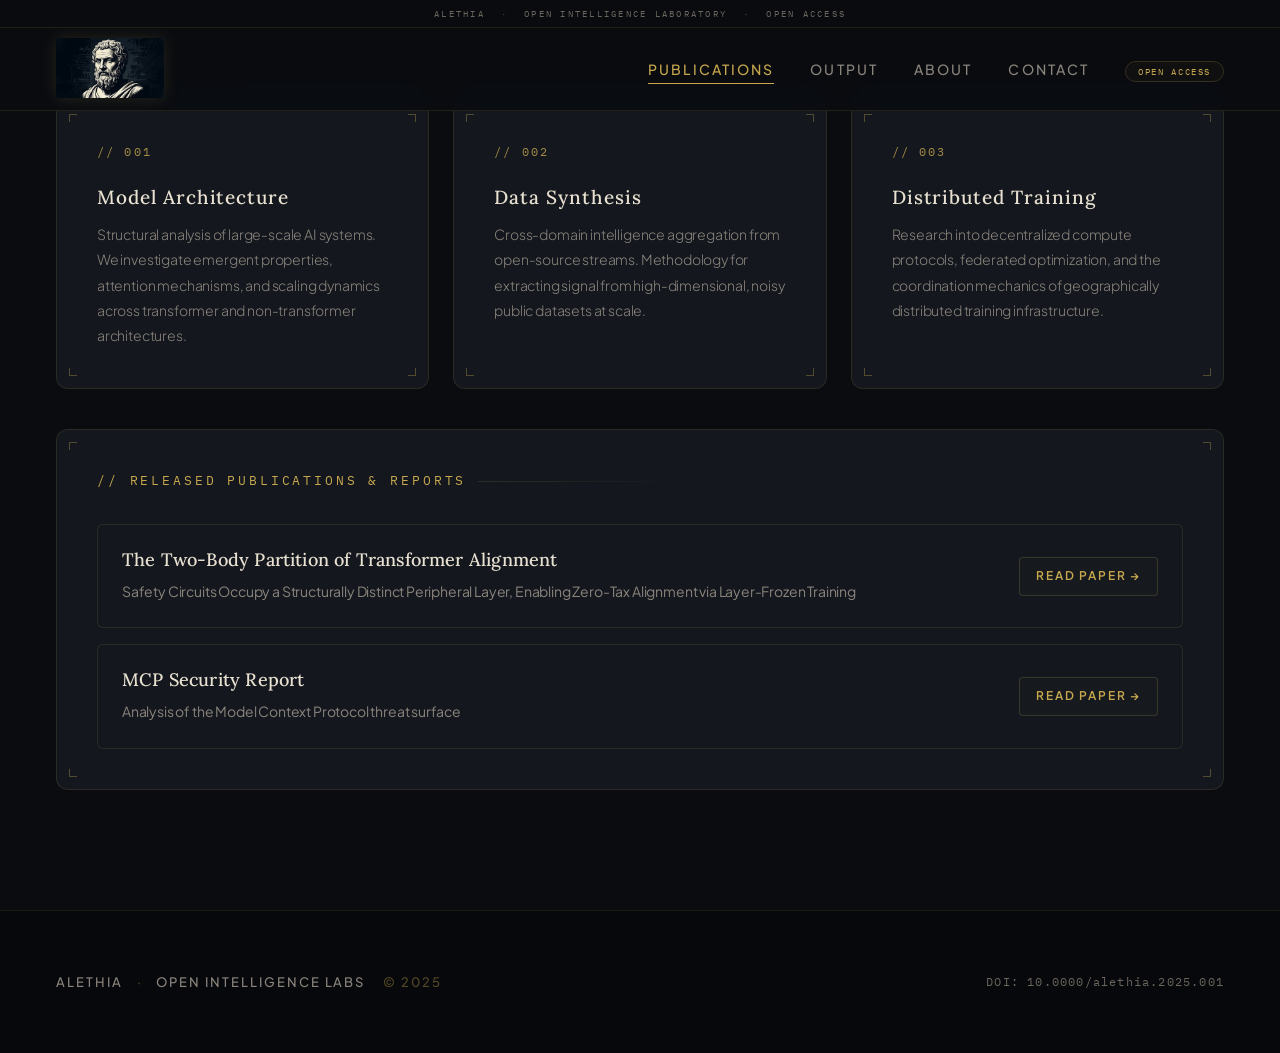
==== commit d20ee75e: "Added Inbuilt PDF Veiwer" ====
--- a/publications.html
+++ b/publications.html
@@ -78,6 +78,15 @@
             <div class="tech-corner bl"></div><div class="tech-corner br"></div>
             <div>
                 <div class="section-label" style="margin-bottom: 32px;">// Released Publications & Reports</div>
+                <a href="papers/Paper-1.pdf" target="_blank" rel="noopener" class="pub-item" style="padding: 24px; border-radius: 6px; margin-bottom: 16px;">
+                    <div class="pub-item-info">
+                        <h4 style="font-size: 18px; font-family: var(--font-serif); font-weight: 500; color: var(--parchment);">The Two-Body Partition of Transformer Alignment</h4>
+                        <p style="font-size: 14px; font-family: var(--font-sans); color: var(--muted); margin-top: 4px;">Safety Circuits Occupy a Structurally Distinct Peripheral Layer, Enabling Zero-Tax Alignment via Layer-Frozen Training</p>
+                    </div>
+                    <span class="pub-item-link" style="padding: 8px 16px; font-size: 12px; font-family: var(--font-sans); font-weight: 600;">
+                        Read Paper →
+                    </span>
+                </a>
                 <a href="papers/Alethia-MCP-Security-Report.pdf" target="_blank" rel="noopener" class="pub-item" style="padding: 24px; border-radius: 6px; margin-bottom: 0;">
                     <div class="pub-item-info">
                         <h4 style="font-size: 18px; font-family: var(--font-serif); font-weight: 500; color: var(--parchment);">MCP Security Report</h4>
@@ -216,5 +225,72 @@
   });
 })();
 </script>
+<!-- ─── INLINE PDF VIEWER OVERLAY ─── -->
+<div class="pdf-viewer-overlay" id="pdfViewer">
+  <div class="pdf-viewer-backdrop" id="pdfViewerBackdrop"></div>
+  <div class="pdf-viewer-container">
+    <div class="pdf-viewer-toolbar">
+      <span class="pdf-viewer-title" id="pdfViewerTitle">Paper</span>
+      <div class="pdf-viewer-toolbar-actions">
+        <button class="pdf-viewer-btn" id="pdfViewerDownload">Download</button>
+        <button class="pdf-viewer-btn pdf-viewer-btn-close" id="pdfViewerClose">Close</button>
+      </div>
+    </div>
+    <iframe class="pdf-viewer-iframe" id="pdfViewerIframe"></iframe>
+  </div>
+</div>
+
+<script>
+(function(){
+  var overlay = document.getElementById('pdfViewer');
+  var iframe = document.getElementById('pdfViewerIframe');
+  var titleEl = document.getElementById('pdfViewerTitle');
+  var backdrop = document.getElementById('pdfViewerBackdrop');
+  var closeBtn = document.getElementById('pdfViewerClose');
+  var downloadBtn = document.getElementById('pdfViewerDownload');
+  var currentSrc = '';
+
+  var PdfViewer = {
+    open: function(src, title) {
+      currentSrc = src;
+      iframe.src = src;
+      titleEl.textContent = title || 'Paper';
+      overlay.classList.add('active');
+      document.body.style.overflow = 'hidden';
+    },
+    close: function() {
+      overlay.classList.remove('active');
+      document.body.style.overflow = '';
+      setTimeout(function() { iframe.src = ''; }, 300);
+    },
+    download: function() {
+      if (currentSrc) {
+        var a = document.createElement('a');
+        a.href = currentSrc;
+        a.download = currentSrc.split('/').pop();
+        a.click();
+      }
+    }
+  };
+
+  backdrop.addEventListener('click', function() { PdfViewer.close(); });
+  closeBtn.addEventListener('click', function() { PdfViewer.close(); });
+  downloadBtn.addEventListener('click', function() { PdfViewer.download(); });
+  document.addEventListener('keydown', function(e) {
+    if (e.key === 'Escape') PdfViewer.close();
+  });
+
+  document.querySelectorAll('a[href$=".pdf"]').forEach(function(link) {
+    link.addEventListener('click', function(e) {
+      e.preventDefault();
+      var title = '';
+      var h4 = this.querySelector('h4');
+      if (h4) title = h4.innerText;
+      PdfViewer.open(this.href, title);
+    });
+  });
+})();
+</script>
+
 </body>
 </html>
--- a/style.css
+++ b/style.css
@@ -3,15 +3,17 @@
 
 /* ─── DESIGN TOKENS & VARIABLES ───────────────────────────── */
 :root {
-    --void:           #060606;
-    --gold:           #c8b97a;
-    --gold-rgb:       200, 185, 122;
-    --parchment:      #f5f2eb;
-    --surface:        #111111;
-    --surface-hover:  #161616;
-    --surface-border: rgba(255, 255, 255, 0.06);
-    --muted:          #8e8e88;
-    --dim:            #70706b;
+    --void:           #0A0C10; /* Deep void background */
+    --void-rgb:       10, 12, 16;
+    --gold:           #C8A84E; /* Warm gold accent */
+    --gold-rgb:       200, 168, 78;
+    --parchment:      #E8E0D0; /* Warm off-white text */
+    --parchment-rgb:  232, 224, 208;
+    --surface:        #14181E; /* Card surface */
+    --surface-hover:  #1A1F26; /* Card hover surface */
+    --surface-border: rgba(200, 168, 78, 0.12); /* Gold-tinged border */
+    --muted:          #8A847C; /* Muted secondary text */
+    --dim:            #6B665E; /* Dim tertiary text */
     --font-serif:     'Lora', Georgia, serif;
     --font-sans:      'Plus Jakarta Sans', system-ui, -apple-system, sans-serif;
     --font-mono:      'IBM Plex Mono', 'Fira Code', 'JetBrains Mono', monospace;
@@ -111,7 +113,7 @@
     justify-content: center;
     gap: 16px;
     padding: 6px 56px;
-    background: rgba(6, 6, 6, 0.9);
+    background: rgba(var(--void-rgb), 0.95);
     border-bottom: 1px solid var(--surface-border);
     font-family: var(--font-mono);
     font-size: 9px;
@@ -131,7 +133,7 @@
     align-items: center;
     justify-content: space-between;
     padding: 12px 56px;
-    background: rgba(6, 6, 6, 0.7);
+    background: rgba(var(--void-rgb), 0.85);
     border-bottom: 1px solid var(--surface-border);
     backdrop-filter: blur(12px) saturate(180%);
     transition: var(--transition);
@@ -311,7 +313,7 @@
     width: 480px;
     max-width: 100%;
     height: 1px;
-    background: rgba(255,255,255,0.06);
+    background: rgba(var(--gold-rgb), 0.08);
     margin-bottom: 48px;
     position: relative;
     overflow: hidden;
@@ -350,7 +352,7 @@
     position: relative;
     z-index: 1;
     width: fit-content;
-    box-shadow: 0 4px 20px rgba(0, 0, 0, 0.2);
+    box-shadow: 0 4px 24px rgba(0, 0, 0, 0.5);
     transition: var(--transition);
 }
 
@@ -419,7 +421,7 @@
     font-size: 20px;
     font-weight: 300;
     line-height: 1.9;
-    color: rgba(255, 255, 255, 0.9);
+    color: rgba(232, 224, 208, 0.85);
 }
 
 .about-text p strong {
@@ -551,7 +553,7 @@
     letter-spacing: 0.08em;
     color: var(--parchment);
     padding: 6px 12px;
-    background: rgba(255, 255, 255, 0.02);
+    background: rgba(var(--gold-rgb), 0.03);
     border: 1px solid var(--surface-border);
     border-radius: 4px;
     text-transform: uppercase;
@@ -774,7 +776,7 @@
     border: 1px solid var(--surface-border);
     padding: 8px 16px;
     border-radius: 4px;
-    background: rgba(255, 255, 255, 0.02);
+    background: rgba(var(--gold-rgb), 0.03);
 }
 
 /* ─── CONTACT GRID ─────────────────────────────────────────── */
@@ -789,7 +791,7 @@
     font-family: var(--font-sans);
     font-size: 17px;
     font-weight: 300;
-    color: rgba(255, 255, 255, 0.8);
+    color: rgba(232, 224, 208, 0.85);
     line-height: 1.9;
 }
 
@@ -842,7 +844,7 @@
     display: flex;
     align-items: center;
     justify-content: space-between;
-    background: rgba(6, 6, 6, 0.5);
+    background: rgba(0, 0, 0, 0.3);
 }
 
 .footer-left {
@@ -1128,3 +1130,119 @@
     width: 100%;
     height: 100%;
 }
+
+/* ─── INLINE PDF VIEWER ───────────────────────────────────── */
+.pdf-viewer-overlay {
+    position: fixed;
+    inset: 0;
+    z-index: 9999;
+    display: flex;
+    align-items: center;
+    justify-content: center;
+    opacity: 0;
+    visibility: hidden;
+    transition: opacity 0.3s ease, visibility 0.3s ease;
+}
+
+.pdf-viewer-overlay.active {
+    opacity: 1;
+    visibility: visible;
+}
+
+.pdf-viewer-backdrop {
+    position: absolute;
+    inset: 0;
+    background: rgba(0, 0, 0, 0.7);
+    backdrop-filter: blur(4px);
+}
+
+.pdf-viewer-container {
+    position: relative;
+    width: 90vw;
+    height: 88vh;
+    background: var(--surface);
+    border: 1px solid var(--surface-border);
+    border-radius: 10px;
+    display: flex;
+    flex-direction: column;
+    overflow: hidden;
+    box-shadow: 0 24px 64px rgba(0,0,0,0.6);
+    z-index: 1;
+}
+
+.pdf-viewer-toolbar {
+    display: flex;
+    align-items: center;
+    justify-content: space-between;
+    padding: 12px 20px;
+    background: rgba(0,0,0,0.3);
+    border-bottom: 1px solid var(--surface-border);
+    flex-shrink: 0;
+}
+
+.pdf-viewer-title {
+    font-family: var(--font-sans);
+    font-size: 14px;
+    font-weight: 500;
+    color: var(--parchment);
+    white-space: nowrap;
+    overflow: hidden;
+    text-overflow: ellipsis;
+    max-width: 60%;
+}
+
+.pdf-viewer-toolbar-actions {
+    display: flex;
+    gap: 8px;
+    flex-shrink: 0;
+}
+
+.pdf-viewer-btn {
+    font-family: var(--font-sans);
+    font-size: 12px;
+    font-weight: 600;
+    letter-spacing: 0.1em;
+    text-transform: uppercase;
+    padding: 8px 16px;
+    border: 1px solid var(--surface-border);
+    border-radius: 4px;
+    background: rgba(var(--gold-rgb), 0.05);
+    color: var(--parchment);
+    cursor: pointer;
+    transition: var(--transition);
+}
+
+.pdf-viewer-btn:hover {
+    background: rgba(var(--gold-rgb), 0.15);
+    border-color: rgba(var(--gold-rgb), 0.3);
+    color: var(--gold);
+}
+
+.pdf-viewer-btn-close {
+    background: rgba(255,255,255,0.03);
+}
+
+.pdf-viewer-btn-close:hover {
+    background: rgba(200, 80, 70, 0.15);
+    border-color: rgba(200, 80, 70, 0.3);
+    color: #E07A6A;
+}
+
+.pdf-viewer-iframe {
+    flex-grow: 1;
+    width: 100%;
+    border: none;
+    background: #1a1a1a;
+}
+
+@media (max-width: 768px) {
+    .pdf-viewer-container {
+        width: 100vw;
+        height: 100vh;
+        border-radius: 0;
+    }
+    .pdf-viewer-title {
+        max-width: 40%;
+        font-size: 12px;
+    }
+}
